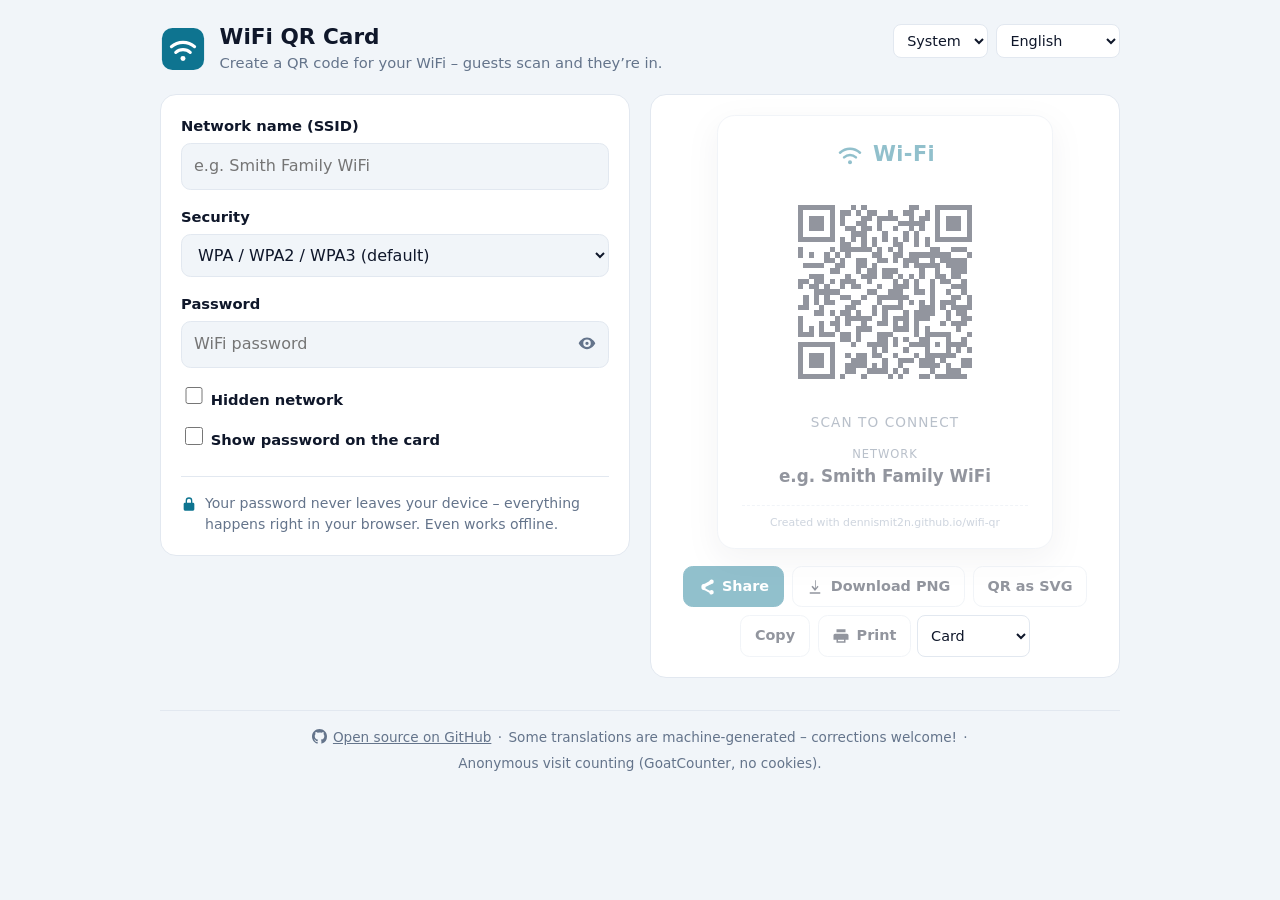
==== index.html @ 7a9e901c "Typografische Apostrophe statt gerader Sichtbar in der Seite: en „they’re in“, fr „c’est connecté“, " ====
<!DOCTYPE html>
<html lang="en">
<head>
  <meta charset="UTF-8">
  <meta name="viewport" content="width=device-width, initial-scale=1">
  <title>WiFi QR Card · wifi-qr</title>
  <meta name="description" content="Create a WiFi QR code card — guests scan and connect. Free, open source, works offline. Your password never leaves your browser. / WLAN-QR-Code erstellen — kostenlos, offline, ohne Datenübertragung.">
  <link rel="canonical" href="https://dennismit2n.github.io/wifi-qr/">
  <!-- Link preview. og:image must be absolute — crawlers do not resolve relative paths.
       The image is built from tools/promo.html; run tools/make-promo.mjs after changing it. -->
  <meta property="og:type" content="website">
  <meta property="og:site_name" content="WiFi QR Card">
  <meta property="og:title" content="WiFi QR Card — scan &amp; connect">
  <meta property="og:description" content="Create a printable WiFi QR card in your browser. 100% local, free, open source.">
  <meta property="og:url" content="https://dennismit2n.github.io/wifi-qr/">
  <meta property="og:image" content="https://dennismit2n.github.io/wifi-qr/assets/og.png">
  <meta property="og:image:width" content="1200">
  <meta property="og:image:height" content="630">
  <meta property="og:image:alt" content="WiFi QR Card — guests scan and they’re in. Free, no sign-up, no uploads.">
  <meta property="og:locale" content="en_US">
  <meta property="og:locale:alternate" content="de_DE">
  <meta name="twitter:card" content="summary_large_image">
  <meta name="theme-color" content="#0e7490">
  <link rel="manifest" href="./manifest.webmanifest">
  <link rel="icon" href="./icons/favicon.svg" type="image/svg+xml">
  <link rel="icon" href="./icons/favicon-32.png" sizes="32x32" type="image/png">
  <link rel="apple-touch-icon" href="./icons/apple-touch-icon.png">
  <link rel="stylesheet" href="./css/style.css">
  <!-- Theme before first paint: stored choice wins, otherwise system decides via CSS. -->
  <script>try{var t=localStorage.getItem('wifi-qr.theme');if(t==='light'||t==='dark'){document.documentElement.setAttribute('data-theme',t);}}catch(e){}</script>
  <!-- Analytics: GoatCounter (anonymous, cookieless — disclosed in the footer).
       count.js is vendored locally; the only external request is the count pixel. -->
  <script data-goatcounter="https://dennis-mit-2n.goatcounter.com/count" async src="./js/vendor/count.js"></script>
</head>
<body>
<div class="app-shell">
  <header class="site-header">
    <div class="brand">
      <svg class="brand-icon" viewBox="0 0 48 48" aria-hidden="true">
        <rect x="2" y="2" width="44" height="44" rx="11" fill="var(--accent)"/>
        <path d="M12 21.5c6.6-6 17.4-6 24 0" fill="none" stroke="#fff" stroke-width="3.4" stroke-linecap="round"/>
        <path d="M16.5 27.5c4.2-3.8 10.8-3.8 15 0" fill="none" stroke="#fff" stroke-width="3.4" stroke-linecap="round"/>
        <circle cx="24" cy="34" r="2.6" fill="#fff"/>
      </svg>
      <div>
        <h1 data-i18n="appName">WiFi QR Card</h1>
        <p class="tagline" data-i18n="tagline">Create a QR code for your WiFi – guests scan and they’re in.</p>
      </div>
    </div>
    <div class="header-controls">
      <label class="lang-wrap">
        <span class="visually-hidden" data-i18n="themeLabel">Appearance</span>
        <select id="themeSelect" data-i18n-aria="themeLabel"></select>
      </label>
      <label class="lang-wrap">
        <span class="visually-hidden" data-i18n="langLabel">Language</span>
        <select id="langSelect" data-i18n-aria="langLabel"></select>
      </label>
    </div>
  </header>

  <main>
    <section class="panel form-panel" aria-labelledby="formHeading">
      <form id="wifiForm" autocomplete="off" novalidate>
        <div class="field">
          <label for="ssid" data-i18n="ssidLabel">Network name (SSID)</label>
          <input id="ssid" name="wifi-network" type="text" maxlength="32" data-i18n-ph="ssidPlaceholder" autocomplete="off" autocapitalize="none" spellcheck="false">
        </div>

        <div class="field">
          <label for="security" data-i18n="securityLabel">Security</label>
          <select id="security">
            <option value="WPA" selected data-i18n="secWpa">WPA / WPA2 / WPA3 (default)</option>
            <option value="WEP" data-i18n="secWep">WEP (legacy)</option>
            <option value="nopass" data-i18n="secNone">Open (no password)</option>
          </select>
        </div>

        <div class="field" id="passwordField">
          <label for="password" data-i18n="passwordLabel">Password</label>
          <div class="password-wrap">
            <input id="password" name="wifi-key" type="password" maxlength="63" data-i18n-ph="passwordPlaceholder" autocomplete="off" autocapitalize="none" spellcheck="false">
            <button type="button" id="togglePw" class="icon-btn" data-i18n-aria="showPassword" aria-pressed="false">
              <svg viewBox="0 0 24 24" width="20" height="20" aria-hidden="true"><path d="M12 5c-5 0-9 4.5-10 7 1 2.5 5 7 10 7s9-4.5 10-7c-1-2.5-5-7-10-7zm0 11.5A4.5 4.5 0 1 1 12 7.5a4.5 4.5 0 0 1 0 9zM12 10a2 2 0 1 0 0 4 2 2 0 0 0 0-4z" fill="currentColor"/></svg>
            </button>
          </div>
          <p class="error" id="pwError" hidden data-i18n="errNoPassword">Please enter a password.</p>
        </div>

        <div class="field checks">
          <label class="check">
            <input type="checkbox" id="hiddenNet">
            <span data-i18n="hiddenLabel">Hidden network</span>
          </label>
          <label class="check">
            <input type="checkbox" id="showPwOnCard">
            <span data-i18n="showPwOnCard">Show password on the card</span>
          </label>
        </div>
      </form>

      <p class="privacy-note">
        <svg viewBox="0 0 24 24" width="16" height="16" aria-hidden="true"><path d="M12 2a5 5 0 0 0-5 5v3H6a2 2 0 0 0-2 2v8a2 2 0 0 0 2 2h12a2 2 0 0 0 2-2v-8a2 2 0 0 0-2-2h-1V7a5 5 0 0 0-5-5zm-3 8V7a3 3 0 1 1 6 0v3H9z" fill="currentColor"/></svg>
        <span><span data-i18n="privacyNote">Your password never leaves your device.</span>
        <span data-i18n="offlineNote">Even works offline.</span></span>
      </p>
    </section>

    <section class="panel preview-panel">
      <div class="wifi-card" id="card">
        <div class="card-head">
          <svg class="card-wifi-icon" viewBox="0 0 48 48" aria-hidden="true">
            <path d="M8 22c9.4-8.5 22.6-8.5 32 0" fill="none" stroke="currentColor" stroke-width="4" stroke-linecap="round"/>
            <path d="M14.5 29.5c5.6-5 13.4-5 19 0" fill="none" stroke="currentColor" stroke-width="4" stroke-linecap="round"/>
            <circle cx="24" cy="37" r="3.2" fill="currentColor"/>
          </svg>
          <span class="card-title" data-i18n="cardTitle">Wi-Fi</span>
        </div>
        <div class="qr-box" id="qrBox" role="img" aria-label="QR code"></div>
        <p class="card-scan" data-i18n="cardScan">Scan to connect</p>
        <div class="card-detail">
          <span class="card-label" data-i18n="cardNetwork">Network</span>
          <span class="card-value" id="cardSsid">&nbsp;</span>
        </div>
        <div class="card-detail" id="cardPwRow" hidden>
          <span class="card-label" data-i18n="cardPassword">Password</span>
          <span class="card-value mono" id="cardPw"></span>
        </div>
        <p class="card-footer"><span data-i18n="cardCreatedWith">Created with</span> dennismit2n.github.io/wifi-qr</p>
      </div>

      <p class="error" id="ssidError" hidden data-i18n="errNoSsid">Please enter a network name.</p>

      <div class="actions">
        <button type="button" id="btnShare" class="btn primary" hidden>
          <svg viewBox="0 0 24 24" width="18" height="18" aria-hidden="true"><path d="M18 8a3 3 0 1 0-2.83-4H15a3 3 0 0 0 .04.49L8.9 7.56a3 3 0 1 0 0 8.88l6.15 3.07A3 3 0 1 0 18 16a3 3 0 0 0-2.15.91l-5.9-2.95a3 3 0 0 0 0-1.92l5.9-2.95A3 3 0 0 0 18 8z" fill="currentColor"/></svg>
          <span data-i18n="btnShare">Share</span>
        </button>
        <button type="button" id="btnPng" class="btn">
          <svg viewBox="0 0 24 24" width="18" height="18" aria-hidden="true"><path d="M12 3v10.6l-3.3-3.3-1.4 1.4L12 17.4l4.7-5.7-1.4-1.4L13 13.6V3h-1zM5 19h14v2H5z" fill="currentColor"/></svg>
          <span data-i18n="btnPng">Download PNG</span>
        </button>
        <button type="button" id="btnSvg" class="btn"><span data-i18n="btnSvg">QR as SVG</span></button>
        <button type="button" id="btnCopy" class="btn"><span data-i18n="btnCopy">Copy</span></button>
        <span class="print-group">
          <button type="button" id="btnPrint" class="btn">
            <svg viewBox="0 0 24 24" width="18" height="18" aria-hidden="true"><path d="M6 3h12v4H6V3zm-2 6h16a2 2 0 0 1 2 2v6h-4v4H6v-4H2v-6a2 2 0 0 1 2-2zm4 8v2h8v-2H8z" fill="currentColor"/></svg>
            <span data-i18n="btnPrint">Print</span>
          </button>
          <select id="printMode" data-i18n-aria="btnPrint">
            <option value="card" data-i18n="printCard">Card</option>
            <option value="tent" data-i18n="printTent">Table tent</option>
          </select>
        </span>
      </div>
      <p class="toast" id="toast" role="status" hidden></p>
    </section>
  </main>

  <footer class="site-footer">
    <a href="https://github.com/Dennismit2n/wifi-qr" rel="noopener">
      <svg viewBox="0 0 16 16" width="15" height="15" aria-hidden="true"><path d="M8 0C3.58 0 0 3.58 0 8c0 3.54 2.29 6.53 5.47 7.59.4.07.55-.17.55-.38 0-.19-.01-.82-.01-1.49-2.01.37-2.53-.49-2.69-.94-.09-.23-.48-.94-.82-1.13-.28-.15-.68-.52-.01-.53.63-.01 1.08.58 1.23.82.72 1.21 1.87.87 2.33.66.07-.52.28-.87.51-1.07-1.78-.2-3.64-.89-3.64-3.95 0-.87.31-1.59.82-2.15-.08-.2-.36-1.02.08-2.12 0 0 .67-.21 2.2.82a7.42 7.42 0 0 1 2-.27c.68 0 1.36.09 2 .27 1.53-1.04 2.2-.82 2.2-.82.44 1.1.16 1.92.08 2.12.51.56.82 1.27.82 2.15 0 3.07-1.87 3.75-3.65 3.95.29.25.54.73.54 1.48 0 1.07-.01 1.93-.01 2.2 0 .21.15.46.55.38A8.01 8.01 0 0 0 16 8c0-4.42-3.58-8-8-8z" fill="currentColor"/></svg>
      <span data-i18n="footerSource">Open source on GitHub</span>
    </a>
    <span class="sep">·</span>
    <span data-i18n="footerTranslate">Some translations are machine-generated – corrections welcome!</span>
    <span class="sep analytics-note">·</span>
    <span class="analytics-note" data-i18n="footerAnalytics">Anonymous visit counting.</span>
  </footer>
</div>

<div id="printArea" aria-hidden="true"></div>

<script src="./js/vendor/qrcode.js"></script>
<script src="./js/vendor/qrcode_UTF8.js"></script>
<script src="./js/i18n.js"></script>
<script src="./js/app.js"></script>
</body>
</html>
---- css/style.css ----
/* wifi-qr — mobile-first, light/dark via prefers-color-scheme, print styles at the end */

:root {
  color-scheme: light;
  --accent: #0e7490;
  --accent-strong: #155e75;
  --bg: #f1f5f9;
  --panel: #ffffff;
  --text: #0f172a;
  --text-soft: #64748b;
  --border: #e2e8f0;
  --error: #dc2626;
  --card-bg: #ffffff;
  --card-text: #0f172a;
  --card-soft: #64748b;
  --shadow: 0 10px 30px rgba(15, 23, 42, 0.10);
}

/* Dark theme comes in two doors with identical furniture:
   1) system preference (unless the user forced light),
   2) the theme dropdown forcing dark. Keep both in sync! */
@media (prefers-color-scheme: dark) {
  :root:not([data-theme="light"]) {
    color-scheme: dark;
    --accent: #22d3ee;
    --accent-strong: #67e8f9;
    --bg: #0b1220;
    --panel: #101a2c;
    --text: #e2e8f0;
    --text-soft: #94a3b8;
    --border: #1e293b;
    --error: #f87171;
    --shadow: 0 10px 30px rgba(0, 0, 0, 0.5);
    /* the card itself stays light: it is a preview of a printed object */
  }
}

:root[data-theme="dark"] {
  color-scheme: dark;
  --accent: #22d3ee;
  --accent-strong: #67e8f9;
  --bg: #0b1220;
  --panel: #101a2c;
  --text: #e2e8f0;
  --text-soft: #94a3b8;
  --border: #1e293b;
  --error: #f87171;
  --shadow: 0 10px 30px rgba(0, 0, 0, 0.5);
  /* the card itself stays light: it is a preview of a printed object */
}

* { box-sizing: border-box; }

html { -webkit-text-size-adjust: 100%; }

body {
  margin: 0;
  font-family: system-ui, -apple-system, "Segoe UI", Roboto, "Noto Sans", sans-serif;
  background: var(--bg);
  color: var(--text);
  line-height: 1.5;
}

.visually-hidden {
  position: absolute;
  width: 1px; height: 1px;
  margin: -1px; padding: 0;
  overflow: hidden;
  clip: rect(0 0 0 0);
  white-space: nowrap;
}

.app-shell {
  max-width: 62rem;
  margin: 0 auto;
  padding: 1rem 1rem 2rem;
}

/* ---------- header ---------- */

.site-header {
  display: flex;
  flex-wrap: wrap;
  align-items: flex-start;
  gap: 0.75rem 1rem;
  padding: 0.5rem 0 1.25rem;
}

.brand {
  display: flex;
  align-items: center;
  gap: 0.85rem;
  flex: 1 1 18rem;
}

.brand-icon { width: 46px; height: 46px; flex: none; }

.brand h1 { margin: 0; font-size: 1.35rem; line-height: 1.2; }

.tagline { margin: 0.15rem 0 0; color: var(--text-soft); font-size: 0.92rem; }

.header-controls { display: flex; align-items: center; gap: 0.5rem; }

.lang-wrap select,
#printMode {
  background: var(--panel);
  color: var(--text);
  border: 1px solid var(--border);
  border-radius: 0.5rem;
  padding: 0.45rem 0.6rem;
  font: inherit;
  font-size: 0.9rem;
}

/* ---------- layout ---------- */

main {
  display: grid;
  gap: 1.25rem;
  grid-template-columns: 1fr;
  align-items: start;
}

@media (min-width: 760px) {
  main { grid-template-columns: minmax(0, 1fr) minmax(0, 1fr); }
}

.panel {
  background: var(--panel);
  border: 1px solid var(--border);
  border-radius: 1rem;
  padding: 1.25rem;
}

/* ---------- form ---------- */

.field { margin-bottom: 1rem; }

.field label { display: block; font-weight: 600; font-size: 0.92rem; margin-bottom: 0.35rem; }

.field input[type="text"],
.field input[type="password"],
.field select {
  width: 100%;
  font: inherit;
  color: var(--text);
  background: var(--bg);
  border: 1px solid var(--border);
  border-radius: 0.6rem;
  padding: 0.65rem 0.75rem;
}

.field input:focus-visible,
.field select:focus-visible,
.btn:focus-visible,
.icon-btn:focus-visible {
  outline: 2px solid var(--accent);
  outline-offset: 1px;
}

.password-wrap { position: relative; }

.password-wrap input { padding-right: 2.8rem; }

.icon-btn {
  position: absolute;
  right: 0.3rem;
  top: 50%;
  transform: translateY(-50%);
  border: none;
  background: none;
  color: var(--text-soft);
  padding: 0.45rem;
  cursor: pointer;
  border-radius: 0.5rem;
}

.icon-btn[aria-pressed="true"] { color: var(--accent); }

.checks { display: grid; gap: 0.5rem; }

.check {
  display: flex;
  align-items: center;
  gap: 0.55rem;
  font-size: 0.95rem;
  cursor: pointer;
}

.check input { width: 1.1rem; height: 1.1rem; accent-color: var(--accent); }

.error { color: var(--error); font-size: 0.88rem; margin: 0.5rem 0 0; }

.privacy-note {
  display: flex;
  align-items: flex-start;
  gap: 0.5rem;
  margin: 1.25rem 0 0;
  padding-top: 1rem;
  border-top: 1px solid var(--border);
  color: var(--text-soft);
  font-size: 0.88rem;
}

.privacy-note svg { flex: none; margin-top: 0.15rem; color: var(--accent); }

/* ---------- the card ---------- */

.preview-panel { display: flex; flex-direction: column; align-items: center; }

.wifi-card {
  width: min(100%, 21rem);
  background: var(--card-bg);
  color: var(--card-text);
  border-radius: 1.1rem;
  border: 1px solid #e2e8f0;
  box-shadow: var(--shadow);
  padding: 1.4rem 1.5rem 1rem;
  text-align: center;
  transition: opacity 0.2s;
}

.wifi-card.is-demo { opacity: 0.45; }

.card-head {
  display: flex;
  align-items: center;
  justify-content: center;
  gap: 0.5rem;
  color: #0e7490;
  margin-bottom: 0.9rem;
}

.card-wifi-icon { width: 30px; height: 30px; }

.card-title { font-size: 1.3rem; font-weight: 700; letter-spacing: 0.02em; }

.qr-box {
  display: flex;
  justify-content: center;
  margin: 0 auto;
}

.qr-box svg {
  width: min(100%, 13.5rem);
  height: auto;
  display: block;
}

.card-scan {
  margin: 0.7rem 0 0.9rem;
  font-size: 0.85rem;
  color: var(--card-soft);
  text-transform: uppercase;
  letter-spacing: 0.08em;
}

.card-detail { margin: 0.4rem 0; }

.card-label {
  display: block;
  font-size: 0.72rem;
  text-transform: uppercase;
  letter-spacing: 0.08em;
  color: var(--card-soft);
}

.card-value {
  display: block;
  font-weight: 700;
  font-size: 1.05rem;
  overflow-wrap: anywhere;
}

.card-value.mono { font-family: ui-monospace, "Cascadia Mono", Consolas, monospace; font-weight: 600; }

.card-footer {
  margin: 1rem 0 0;
  padding-top: 0.6rem;
  border-top: 1px dashed #e2e8f0;
  font-size: 0.68rem;
  color: #94a3b8;
}

/* ---------- actions ---------- */

.actions {
  display: flex;
  flex-wrap: wrap;
  justify-content: center;
  gap: 0.5rem;
  margin-top: 1.1rem;
}

.btn {
  display: inline-flex;
  align-items: center;
  gap: 0.4rem;
  font: inherit;
  font-size: 0.9rem;
  font-weight: 600;
  color: var(--text);
  background: var(--panel);
  border: 1px solid var(--border);
  border-radius: 0.6rem;
  padding: 0.55rem 0.85rem;
  cursor: pointer;
}

.btn:hover:not(:disabled) { border-color: var(--accent); color: var(--accent-strong); }

.btn.primary {
  background: var(--accent);
  border-color: var(--accent);
  color: #fff;
}

@media (prefers-color-scheme: dark) {
  :root:not([data-theme="light"]) .btn.primary { color: #0b1220; }
}
:root[data-theme="dark"] .btn.primary { color: #0b1220; }

.btn.primary:hover:not(:disabled) { background: var(--accent-strong); color: #fff; }

@media (prefers-color-scheme: dark) {
  :root:not([data-theme="light"]) .btn.primary:hover:not(:disabled) { color: #0b1220; }
}
:root[data-theme="dark"] .btn.primary:hover:not(:disabled) { color: #0b1220; }

.btn:disabled { opacity: 0.45; cursor: not-allowed; }

.print-group { display: inline-flex; gap: 0.35rem; }

.toast {
  margin: 0.8rem 0 0;
  font-size: 0.9rem;
  color: var(--accent-strong);
  font-weight: 600;
}

/* ---------- footer ---------- */

.site-footer {
  margin-top: 2rem;
  padding-top: 1rem;
  border-top: 1px solid var(--border);
  color: var(--text-soft);
  font-size: 0.85rem;
  display: flex;
  flex-wrap: wrap;
  align-items: center;
  justify-content: center;
  gap: 0.4rem;
  text-align: center;
}

.site-footer a {
  color: inherit;
  display: inline-flex;
  align-items: center;
  gap: 0.35rem;
}

.site-footer a:hover { color: var(--accent-strong); }

/* ---------- print ---------- */

#printArea { display: none; }

@media print {
  .app-shell { display: none !important; }

  body { background: #fff; }

  #printArea { display: block; }

  #printArea .wifi-card {
    width: 85mm;
    margin: 8mm auto;
    box-shadow: none;
    border: 1px solid #cbd5e1;
    opacity: 1;
    page-break-inside: avoid;
  }

  /* table tent: two mirrored halves, fold between them */
  #printArea.tent .tent-half {
    height: 128mm;
    display: flex;
    align-items: center;
    justify-content: center;
    page-break-inside: avoid;
  }

  #printArea.tent .tent-half .wifi-card { margin: 0; }

  #printArea.tent .tent-half.flip { transform: rotate(180deg); }

  #printArea.tent .fold-line {
    border-top: 1px dashed #94a3b8;
    height: 0;
  }
}
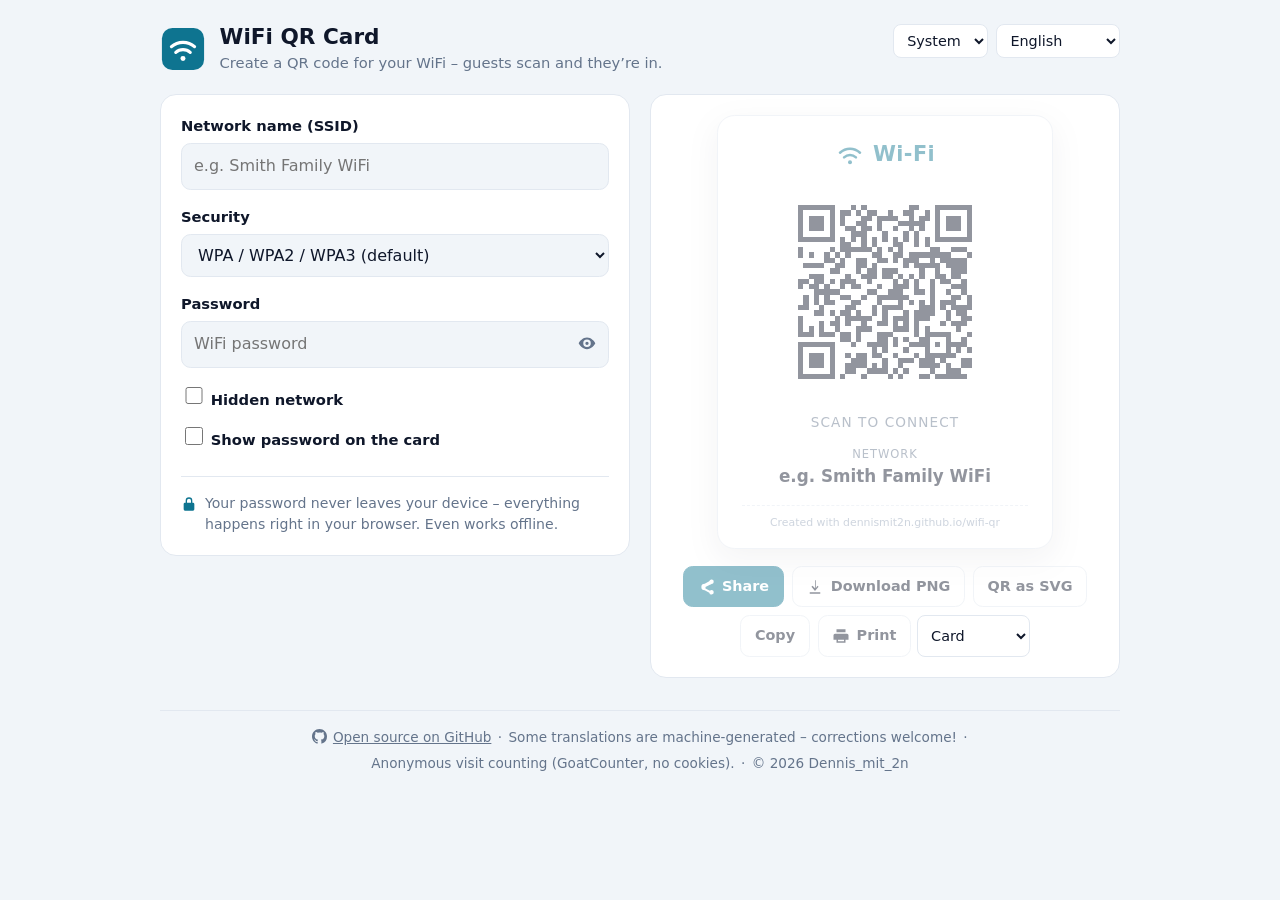
==== commit 4f53526b: "Copyright-Zeile in der Fußzeile ergänzt Co-Authored-By: Claude Sonnet 5 <noreply@anthropic.com>" ====
--- a/index.html
+++ b/index.html
@@ -166,6 +166,8 @@
     <span data-i18n="footerTranslate">Some translations are machine-generated – corrections welcome!</span>
     <span class="sep analytics-note">·</span>
     <span class="analytics-note" data-i18n="footerAnalytics">Anonymous visit counting.</span>
+    <span class="sep">·</span>
+    <span class="footer-copyright">© 2026 Dennis_mit_2n</span>
   </footer>
 </div>
 
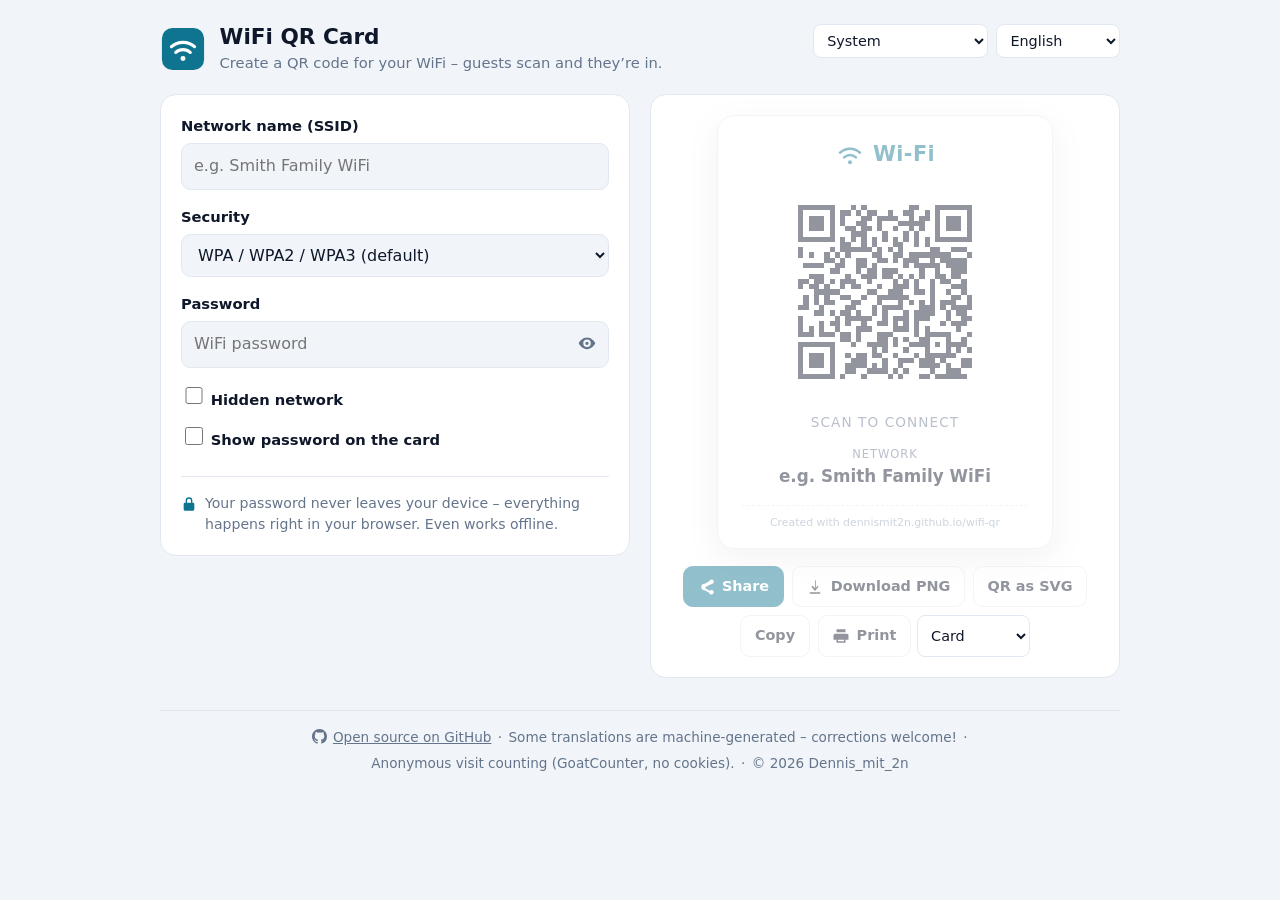
==== commit b4f1a7d9: "Darstellung: Hoher Kontrast, Farbenblind und umgekehrte Farben Das Darstellungsfeld hat acht Einträg" ====
--- a/index.html
+++ b/index.html
@@ -26,11 +26,16 @@
   <link rel="icon" href="./icons/favicon-32.png" sizes="32x32" type="image/png">
   <link rel="apple-touch-icon" href="./icons/apple-touch-icon.png">
   <link rel="stylesheet" href="./css/style.css">
-  <!-- Theme before first paint: stored choice wins, otherwise system decides via CSS. -->
-  <script>try{var t=localStorage.getItem('wifi-qr.theme');if(t==='light'||t==='dark'){document.documentElement.setAttribute('data-theme',t);}}catch(e){}</script>
+  <!-- Darstellung vor dem ersten Bild: die gemeinsame Wahl aller Werkzeuge (werkstatt.darstellung,
+       sonst der alte Schlüssel), sonst entscheidet das System per CSS. data-vision trägt Hoher
+       Kontrast, Farbenblind und Umkehr; dieselbe Auflösung steht in js/app.js (Abschnitt theme). -->
+  <script>(function(){var v=null,r=document.documentElement,m=window.matchMedia,t=null,s=null;try{v=localStorage.getItem('werkstatt.darstellung')||localStorage.getItem('wifi-qr.theme');}catch(e){}var d=!!(m&&m('(prefers-color-scheme: dark)').matches),k=!!(m&&m('(prefers-contrast: more)').matches);if(v==='light'||v==='dark'){t=v;}else if(v==='hc-dark'||v==='hc-light'){t=v.slice(3);s='contrast';}else if(v==='cvd-dark'||v==='cvd-light'){t=v.slice(4);s='cvd';}else if(v==='invert'){s='invert';}else if(v&&/dark/.test(v)){t='dark';}else if(v&&/light/.test(v)){t='light';}else if(k){t=d?'dark':'light';s='contrast';}if(t){r.setAttribute('data-theme',t);}if(s){r.setAttribute('data-vision',s);}})();</script>
   <!-- Analytics: GoatCounter (anonymous, cookieless — disclosed in the footer).
        count.js is vendored locally; the only external request is the count pixel. -->
   <script data-goatcounter="https://dennis-mit-2n.goatcounter.com/count" async src="./js/vendor/count.js"></script>
+  <!-- Install button: Chrome, Edge and Samsung Internet may announce installability before
+       app.js runs, so the event is kept here until the button picks it up (see app.js). -->
+  <script>window.addEventListener('beforeinstallprompt',function(e){e.preventDefault();window.deferredInstall=e;if(window.onInstallReady)window.onInstallReady();});</script>
 </head>
 <body>
 <div class="app-shell">
@@ -48,6 +53,7 @@
       </div>
     </div>
     <div class="header-controls">
+      <button type="button" id="installBtn" class="install-btn" hidden><svg viewBox="0 0 24 24" width="18" height="18" aria-hidden="true" focusable="false"><path d="M12 4v11m-4.5-4.5L12 15l4.5-4.5M5 19.5h14" fill="none" stroke="currentColor" stroke-width="2" stroke-linecap="round" stroke-linejoin="round"/></svg><span data-i18n="installBtn">Install</span></button>
       <label class="lang-wrap">
         <span class="visually-hidden" data-i18n="themeLabel">Appearance</span>
         <select id="themeSelect" data-i18n-aria="themeLabel"></select>
@@ -107,7 +113,7 @@
     </section>
 
     <section class="panel preview-panel">
-      <div class="wifi-card" id="card">
+      <div class="wifi-card" id="card" data-echt>
         <div class="card-head">
           <svg class="card-wifi-icon" viewBox="0 0 48 48" aria-hidden="true">
             <path d="M8 22c9.4-8.5 22.6-8.5 32 0" fill="none" stroke="currentColor" stroke-width="4" stroke-linecap="round"/>
--- a/css/style.css
+++ b/css/style.css
@@ -102,7 +102,8 @@
 .header-controls { display: flex; align-items: center; gap: 0.5rem; }
 
 .lang-wrap select,
-#printMode {
+#printMode,
+.install-btn {
   background: var(--panel);
   color: var(--text);
   border: 1px solid var(--border);
@@ -112,12 +113,33 @@
   font-size: 0.9rem;
 }
 
+/* Install button: looks like the selects next to it, hidden until the browser offers
+   installation (see app.js). On phones it gets a full row of its own. */
+.install-btn {
+  display: inline-flex;
+  align-items: center;
+  justify-content: center;
+  gap: 0.4rem;
+  font-weight: 600;
+  white-space: nowrap;
+  cursor: pointer;
+}
+.install-btn[hidden] { display: none; }
+.install-btn svg { flex: none; }
+.install-btn:focus-visible { outline: 2px solid var(--accent); outline-offset: 2px; }
+@media (max-width: 560px) {
+  .header-controls { flex: 1 1 100%; flex-wrap: wrap; }
+  .install-btn { flex: 1 1 100%; }
+}
+
 /* ---------- layout ---------- */
 
 main {
   display: grid;
   gap: 1.25rem;
-  grid-template-columns: 1fr;
+  /* minmax(0, 1fr) statt 1fr: Sonst wird die Spalte so breit wie ihr breitester Inhalt, auf Russisch
+     schob das bei 320 px das Formular ueber den Rand. */
+  grid-template-columns: minmax(0, 1fr);
   align-items: start;
 }
 
@@ -401,3 +423,71 @@
     height: 0;
   }
 }
+
+/* ---------- Sehhilfen: Hoher Kontrast, Farbenblind, Umgekehrte Farben ----------
+   (31.10.2026) Eine Wahl für die ganze Werkstatt: localStorage
+   „werkstatt.darstellung“, alle Werkzeuge liegen auf einem Ursprung. Das
+   Kopf-Skript setzt data-theme (light/dark, wie bisher) und data-vision
+   (contrast, cvd, invert). Die beiden Farbblöcke oben bleiben, wie sie sind. */
+
+/* Hoher Kontrast dunkel: Schwarz, Schrift #E0E0E0 (15,91:1), jede Farbe 7:1 */
+:root[data-vision="contrast"][data-theme="dark"] {
+  --bg: #000000;
+  --panel: #000000;
+  --text: #E0E0E0;
+  --text-soft: #C4C4C4;   /* 12,04 */
+  --border: #A0A0A0;      /* 8,03 */
+  --shadow: none;
+}
+
+/* Hoher Kontrast hell: Weiß, Schrift Schwarz, gleiche Farbtöne nachgedunkelt */
+:root[data-vision="contrast"][data-theme="light"] {
+  --accent: #005F78;      /* 7,22, auch Weiß auf dem Knopf */
+  --accent-strong: #155E75;
+  --bg: #FFFFFF;
+  --panel: #FFFFFF;
+  --text: #000000;
+  --text-soft: #2B2B2B;   /* 14,16 */
+  --border: #585757;      /* 7,20 */
+  --error: #B2000F;       /* 7,24 */
+  --shadow: none;
+}
+
+/* Die Karte bleibt weiß, sie ist die Druckvorschau. Im Hohen Kontrast werden
+   ihre leisen Grautöne (bis 2,56:1 in der Fußzeile) auf 7:1 nachgedunkelt. */
+:root[data-vision="contrast"] {
+  --card-soft: #49586E;   /* 7,23 */
+}
+:root[data-vision="contrast"] .card-head { color: #005F78; }
+:root[data-vision="contrast"] .card-footer { color: #4B586B; border-top-color: #585757; }
+:root[data-vision="contrast"] .wifi-card { border: 2px solid #585757; }
+/* Das Beispiel vor der ersten Eingabe ist sonst nur blasser (45 %), das reißt
+   jeden Kontrast. Hier steht es voll da und trägt einen gestrichelten Rahmen. */
+:root[data-vision="contrast"] .wifi-card.is-demo { opacity: 1; border-style: dashed; }
+:root[data-vision="contrast"] :is(.panel, .btn, .field input, .field select, .lang-wrap select, #printMode, .install-btn) { border-width: 2px; }
+:root[data-vision="contrast"] :focus-visible { outline: 3px solid var(--accent); outline-offset: 2px; }
+:root[data-vision="contrast"] .site-footer a { text-decoration: underline; }
+
+/* Farbenblind: Fehler in Zinnober (Okabe-Ito) statt Rot, bleibt bei Rot- und
+   Grünschwäche sichtbar. Die Fehlermeldung steht ohnehin als Text da. */
+:root[data-vision="cvd"][data-theme="light"] { --error: #B75000; }  /* 4,61 */
+:root[data-vision="cvd"][data-theme="dark"] { --error: #D76004; }   /* 4,61 */
+
+/* Umgekehrte Farben wie der Farbfilter von Windows. Die Karte samt QR-Code
+   ist der Inhalt: sie wird ein zweites Mal umgedreht und bleibt so echt
+   (data-echt), damit der Code scannt und aussieht wie gedruckt. */
+:root[data-vision="invert"] { filter: invert(1); }
+:root[data-vision="invert"] :is(img:not([src*=".svg"]), video, [data-echt]):not([data-echt] *) { filter: invert(1); }
+/* Umdrehen erhält den WCAG-Kontrast nicht. Im Dunkeln kämen Akzent und
+   Fehler umgedreht auf 3,79 und 3,19; leicht angehoben halten sie 4,6. */
+@media (prefers-color-scheme: dark) {
+  :root[data-vision="invert"] {
+    --accent: #38DEF9;
+    --error: #FF8E8B;
+  }
+}
+/* Gedruckt wird nie umgedreht */
+@media print {
+  :root[data-vision="invert"],
+  :root[data-vision="invert"] :is(img:not([src*=".svg"]), video, [data-echt]):not([data-echt] *) { filter: none; }
+}
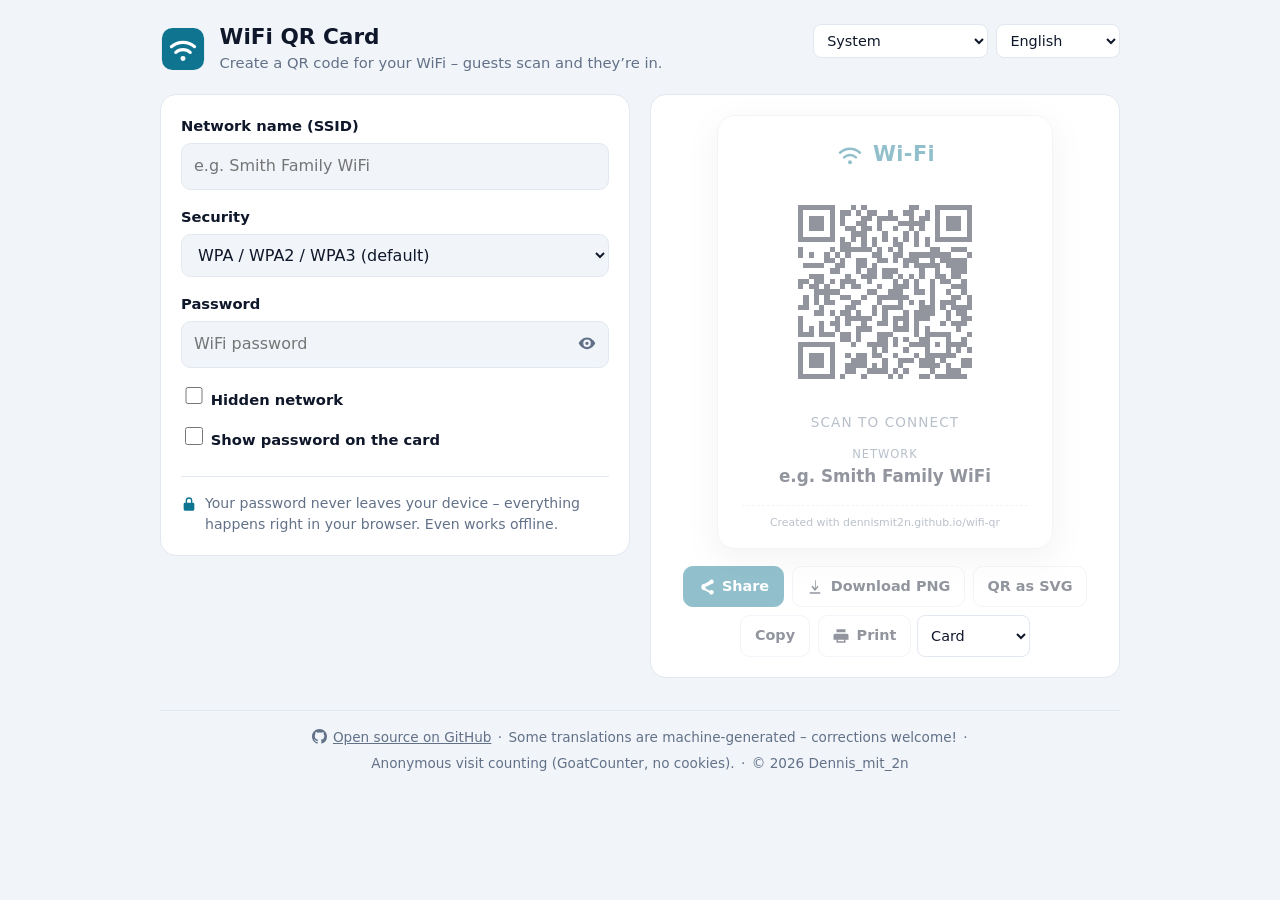
==== commit 4be505d5: "QR-Feld bekommt einen Vorlesenamen in 14 Sprachen (SW v14) Co-Authored-By: Claude Opus 5.5 <noreply@" ====
--- a/index.html
+++ b/index.html
@@ -122,7 +122,7 @@
           </svg>
           <span class="card-title" data-i18n="cardTitle">Wi-Fi</span>
         </div>
-        <div class="qr-box" id="qrBox" role="img" aria-label="QR code"></div>
+        <div class="qr-box" id="qrBox" role="img" data-i18n-aria="qrAria" aria-label="WLAN-QR-Code"></div>
         <p class="card-scan" data-i18n="cardScan">Scan to connect</p>
         <div class="card-detail">
           <span class="card-label" data-i18n="cardNetwork">Network</span>
--- a/css/style.css
+++ b/css/style.css
@@ -7,7 +7,7 @@
   --bg: #f1f5f9;
   --panel: #ffffff;
   --text: #0f172a;
-  --text-soft: #64748b;
+  --text-soft: #627188;   /* 4,52 auf --bg (vorher #64748b: 4,34) */
   --border: #e2e8f0;
   --error: #dc2626;
   --card-bg: #ffffff;
@@ -301,7 +301,7 @@
   padding-top: 0.6rem;
   border-top: 1px dashed #e2e8f0;
   font-size: 0.68rem;
-  color: #94a3b8;
+  color: #69788c;   /* 4,50 auf der weißen Karte (vorher #94a3b8: 2,56) */
 }
 
 /* ---------- actions ---------- */
@@ -466,6 +466,16 @@
 :root[data-vision="contrast"] .wifi-card.is-demo { opacity: 1; border-style: dashed; }
 :root[data-vision="contrast"] :is(.panel, .btn, .field input, .field select, .lang-wrap select, #printMode, .install-btn) { border-width: 2px; }
 :root[data-vision="contrast"] :focus-visible { outline: 3px solid var(--accent); outline-offset: 2px; }
+/* Am Handy teilen sich Darstellung und Sprache eine Zeile. Ein Auswahlfeld ist
+   so breit wie sein längster Eintrag, und das ist seit den acht Darstellungen
+   „Hoher Kontrast dunkel“ (ru „Для дальтоников, светлая“). Ohne diese Regel
+   rutschten die Felder bei 320 px in zwei Zeilen; die Darstellung bekommt den
+   größeren Teil, ein zu langer Eintrag wird im Feld gekappt. */
+@media (max-width: 560px) {
+  .header-controls .lang-wrap { flex: 1 1 0; min-width: 0; }
+  .header-controls .lang-wrap:has(#themeSelect) { flex-grow: 1.6; }
+  .header-controls .lang-wrap select { width: 100%; min-width: 0; }
+}
 :root[data-vision="contrast"] .site-footer a { text-decoration: underline; }
 
 /* Farbenblind: Fehler in Zinnober (Okabe-Ito) statt Rot, bleibt bei Rot- und
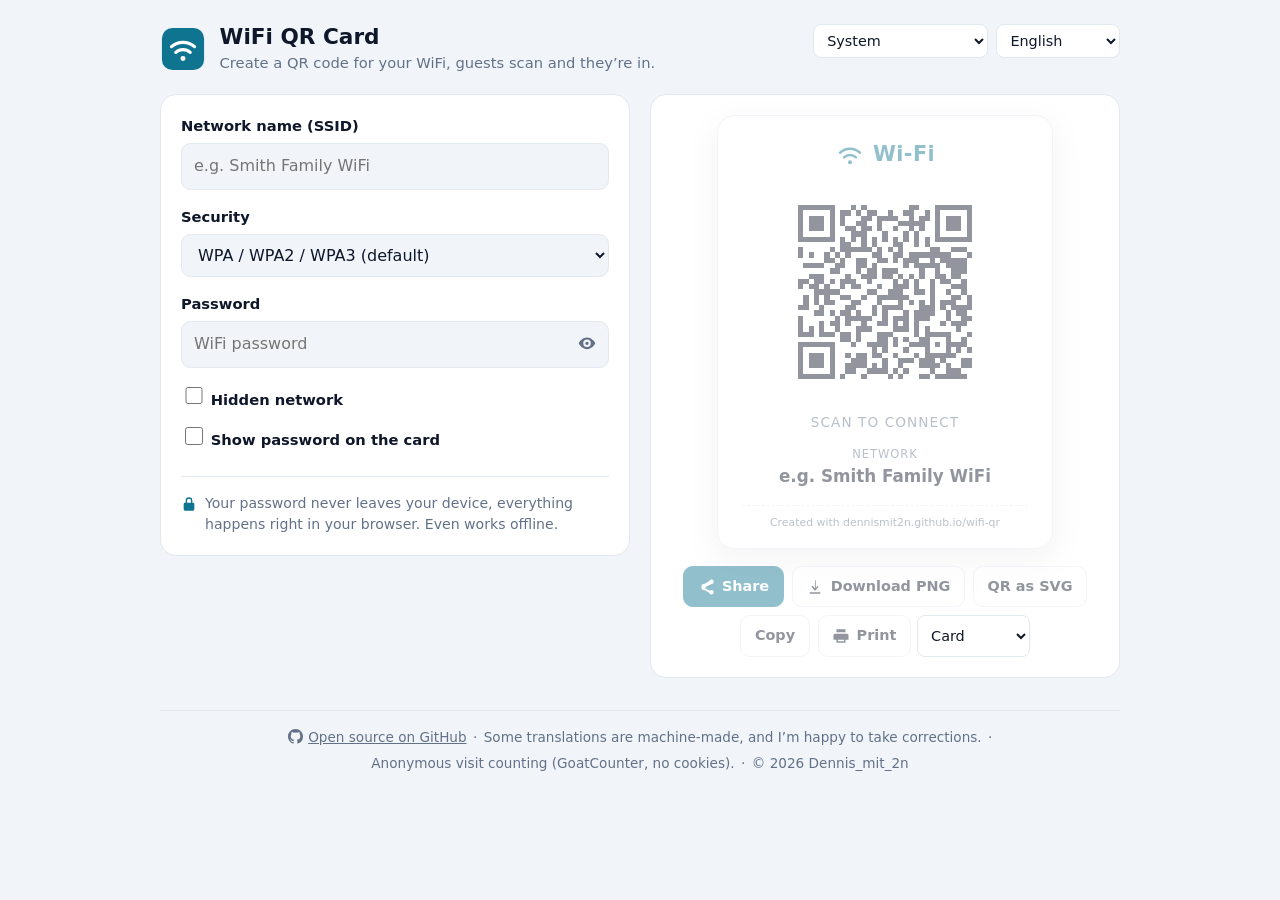
==== commit 9c937a51: "Texte ohne Gedankenstriche, in allen 14 Sprachen Komma, Punkt, Klammer oder Doppelpunkt statt Strich" ====
--- a/index.html
+++ b/index.html
@@ -49,7 +49,7 @@
       </svg>
       <div>
         <h1 data-i18n="appName">WiFi QR Card</h1>
-        <p class="tagline" data-i18n="tagline">Create a QR code for your WiFi – guests scan and they’re in.</p>
+        <p class="tagline" data-i18n="tagline">Create a QR code for your WiFi, guests scan and they’re in.</p>
       </div>
     </div>
     <div class="header-controls">
@@ -169,7 +169,7 @@
       <span data-i18n="footerSource">Open source on GitHub</span>
     </a>
     <span class="sep">·</span>
-    <span data-i18n="footerTranslate">Some translations are machine-generated – corrections welcome!</span>
+    <span data-i18n="footerTranslate">Some translations are machine-made, and I’m happy to take corrections.</span>
     <span class="sep analytics-note">·</span>
     <span class="analytics-note" data-i18n="footerAnalytics">Anonymous visit counting.</span>
     <span class="sep">·</span>
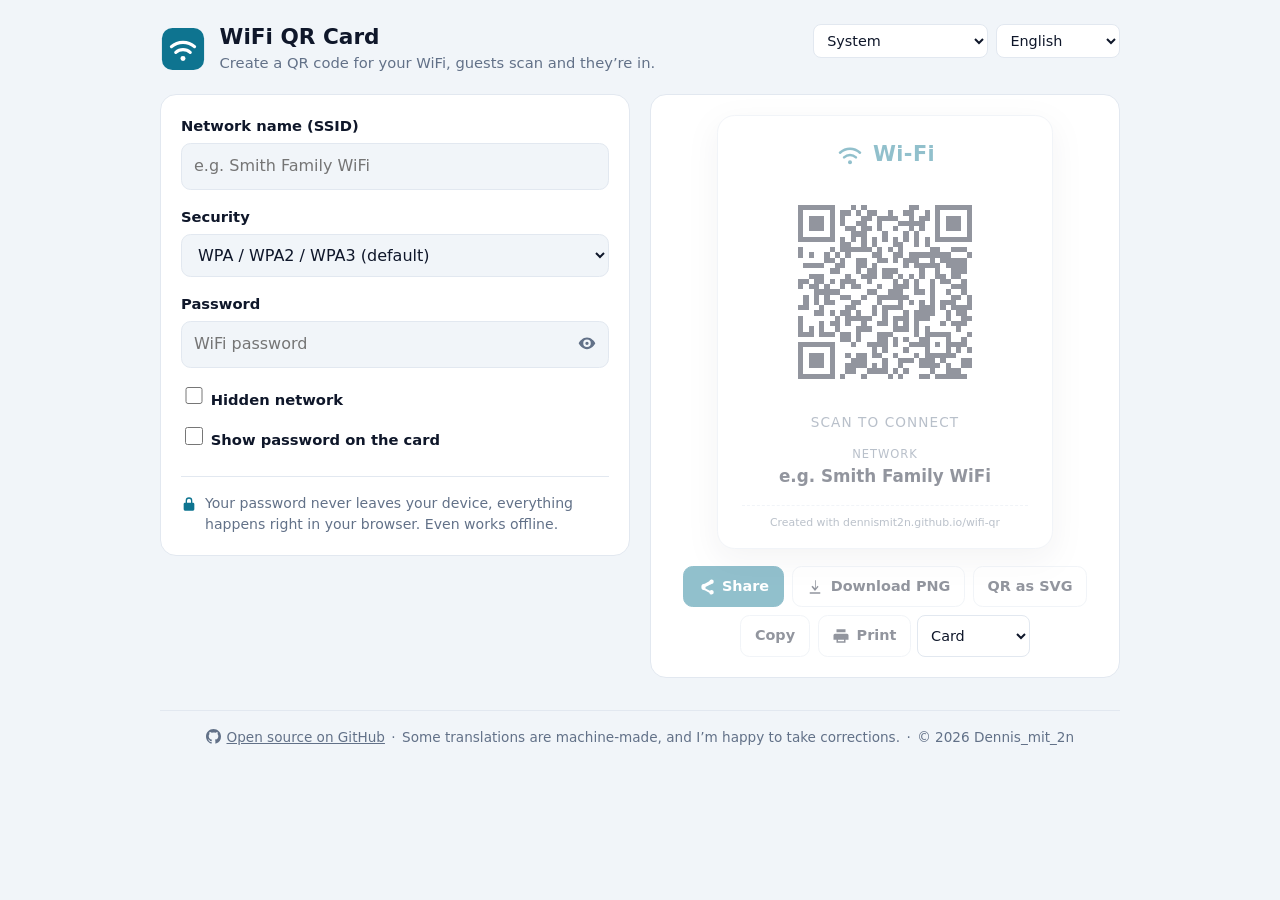
==== commit adb038c6: "GoatCounter abgeschaltet: kein Zähler, keine Hinweise mehr Auf Dennis Wunsch für unbestimmte Zeit: Z" ====
--- a/index.html
+++ b/index.html
@@ -4,19 +4,19 @@
   <meta charset="UTF-8">
   <meta name="viewport" content="width=device-width, initial-scale=1">
   <title>WiFi QR Card · wifi-qr</title>
-  <meta name="description" content="Create a WiFi QR code card — guests scan and connect. Free, open source, works offline. Your password never leaves your browser. / WLAN-QR-Code erstellen — kostenlos, offline, ohne Datenübertragung.">
+  <meta name="description" content="Create a WiFi QR code card. Guests scan and connect. Free, open source, works offline. Your password never leaves your browser. / WLAN-QR-Code erstellen, kostenlos, offline, ohne Datenübertragung.">
   <link rel="canonical" href="https://dennismit2n.github.io/wifi-qr/">
   <!-- Link preview. og:image must be absolute — crawlers do not resolve relative paths.
        The image is built from tools/promo.html; run tools/make-promo.mjs after changing it. -->
   <meta property="og:type" content="website">
   <meta property="og:site_name" content="WiFi QR Card">
-  <meta property="og:title" content="WiFi QR Card — scan &amp; connect">
+  <meta property="og:title" content="WiFi QR Card · scan &amp; connect">
   <meta property="og:description" content="Create a printable WiFi QR card in your browser. 100% local, free, open source.">
   <meta property="og:url" content="https://dennismit2n.github.io/wifi-qr/">
   <meta property="og:image" content="https://dennismit2n.github.io/wifi-qr/assets/og.png">
   <meta property="og:image:width" content="1200">
   <meta property="og:image:height" content="630">
-  <meta property="og:image:alt" content="WiFi QR Card — guests scan and they’re in. Free, no sign-up, no uploads.">
+  <meta property="og:image:alt" content="WiFi QR Card. Guests scan and they’re in. Free, no sign-up, no uploads.">
   <meta property="og:locale" content="en_US">
   <meta property="og:locale:alternate" content="de_DE">
   <meta name="twitter:card" content="summary_large_image">
@@ -30,9 +30,6 @@
        sonst der alte Schlüssel), sonst entscheidet das System per CSS. data-vision trägt Hoher
        Kontrast, Farbenblind und Umkehr; dieselbe Auflösung steht in js/app.js (Abschnitt theme). -->
   <script>(function(){var v=null,r=document.documentElement,m=window.matchMedia,t=null,s=null;try{v=localStorage.getItem('werkstatt.darstellung')||localStorage.getItem('wifi-qr.theme');}catch(e){}var d=!!(m&&m('(prefers-color-scheme: dark)').matches),k=!!(m&&m('(prefers-contrast: more)').matches);if(v==='light'||v==='dark'){t=v;}else if(v==='hc-dark'||v==='hc-light'){t=v.slice(3);s='contrast';}else if(v==='cvd-dark'||v==='cvd-light'){t=v.slice(4);s='cvd';}else if(v==='invert'){s='invert';}else if(v&&/dark/.test(v)){t='dark';}else if(v&&/light/.test(v)){t='light';}else if(k){t=d?'dark':'light';s='contrast';}if(t){r.setAttribute('data-theme',t);}if(s){r.setAttribute('data-vision',s);}})();</script>
-  <!-- Analytics: GoatCounter (anonymous, cookieless — disclosed in the footer).
-       count.js is vendored locally; the only external request is the count pixel. -->
-  <script data-goatcounter="https://dennis-mit-2n.goatcounter.com/count" async src="./js/vendor/count.js"></script>
   <!-- Install button: Chrome, Edge and Samsung Internet may announce installability before
        app.js runs, so the event is kept here until the button picks it up (see app.js). -->
   <script>window.addEventListener('beforeinstallprompt',function(e){e.preventDefault();window.deferredInstall=e;if(window.onInstallReady)window.onInstallReady();});</script>
@@ -170,8 +167,6 @@
     </a>
     <span class="sep">·</span>
     <span data-i18n="footerTranslate">Some translations are machine-made, and I’m happy to take corrections.</span>
-    <span class="sep analytics-note">·</span>
-    <span class="analytics-note" data-i18n="footerAnalytics">Anonymous visit counting.</span>
     <span class="sep">·</span>
     <span class="footer-copyright">© 2026 Dennis_mit_2n</span>
   </footer>
